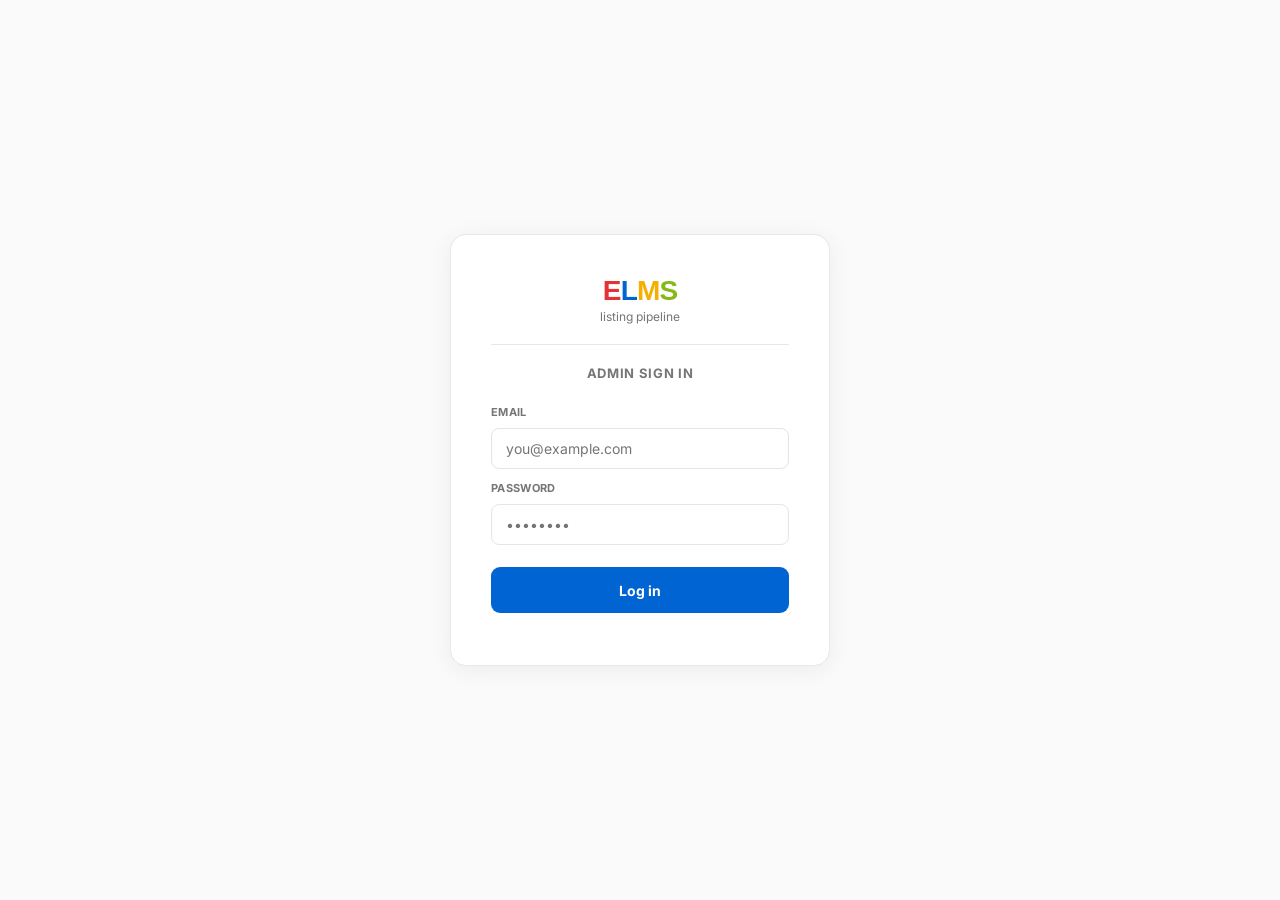
==== admin.html @ 7b5f309c "Add files via upload" ====
<!DOCTYPE html>
<html lang="en">
<head>
<meta charset="UTF-8" />
<meta name="viewport" content="width=device-width, initial-scale=1.0" />
<title>ELMS Admin</title>
<link rel="preconnect" href="https://fonts.googleapis.com" />
<link rel="preconnect" href="https://fonts.gstatic.com" crossorigin />
<link href="https://fonts.googleapis.com/css2?family=Inter:wght@400;500;600;700;800&display=swap" rel="stylesheet" />
<style>
  :root {
    --ink: #1F1F1F;
    --paper: #FFFFFF;
    --paper-raised: #FAFAFA;
    --blue: #0064D2;
    --blue-dark: #004C9E;
    --green: #86B817;
    --green-dark: #6B9412;
    --red: #E53238;
    --grey: #767676;
    --grey-light: #E5E5E5;
    --line: #E8E8E8;
  }
  * { box-sizing: border-box; }
  html, body {
    margin: 0;
    padding: 0;
    background: var(--paper-raised);
    color: var(--ink);
    font-family: 'Inter', -apple-system, BlinkMacSystemFont, sans-serif;
  }
  .admin-login-page {
    min-height: 100vh;
    display: flex;
    align-items: center;
    justify-content: center;
    padding: 20px;
    animation: fadeIn 0.25s ease;
  }
  @keyframes fadeIn {
    from { opacity: 0; }
    to { opacity: 1; }
  }
  .admin-login-card {
    background: #fff;
    border: 1px solid var(--line);
    border-radius: 16px;
    padding: 40px;
    width: 100%;
    max-width: 380px;
    box-shadow: 0 4px 24px rgba(0,0,0,0.06);
  }
  .admin-brand {
    text-align: center;
    margin-bottom: 8px;
  }
  .admin-brand .mark {
    font-family: 'Trebuchet MS', 'Verdana', sans-serif;
    font-weight: 900;
    font-size: 28px;
    letter-spacing: -0.03em;
  }
  .admin-brand .tag {
    display: block;
    font-size: 12px;
    color: var(--grey);
    margin-top: 2px;
  }
  .admin-title {
    text-align: center;
    font-size: 13px;
    font-weight: 700;
    color: var(--grey);
    text-transform: uppercase;
    letter-spacing: 0.05em;
    margin: 20px 0 24px;
    padding-top: 20px;
    border-top: 1px solid var(--line);
  }
  .edit-label {
    display: block;
    font-size: 11px;
    font-weight: 700;
    color: var(--grey);
    text-transform: uppercase;
    letter-spacing: 0.03em;
    margin-bottom: 4px;
  }
  .admin-input {
    width: 100%;
    padding: 11px 14px;
    border: 1.5px solid var(--grey-light);
    border-radius: 8px;
    font-size: 14px;
    font-family: inherit;
    margin-top: 5px;
    transition: border-color 0.15s;
  }
  .admin-input:focus {
    outline: none;
    border-color: var(--blue);
  }
  .admin-submit-btn {
    width: 100%;
    margin-top: 22px;
    height: 46px;
    background: var(--blue);
    color: #fff;
    border: none;
    border-radius: 9px;
    font-size: 14px;
    font-weight: 700;
    font-family: inherit;
    cursor: pointer;
    transition: background 0.15s, transform 0.1s;
  }
  .admin-submit-btn:hover { background: var(--blue-dark); }
  .admin-submit-btn:active { transform: scale(0.98); }
  .admin-submit-btn:disabled { background: var(--grey-light); cursor: not-allowed; }
  .admin-status {
    margin-top: 12px;
    font-size: 13px;
    text-align: center;
  }
  .admin-status.error { color: var(--red); }
  .admin-status.success { color: var(--green-dark); }
</style>
</head>
<body>

<div class="admin-login-page">
  <div class="admin-login-card">
    <div class="admin-brand">
      <span class="mark"><span style="color:#E53238;">E</span><span style="color:#0064D2;">L</span><span style="color:#F5AF02;">M</span><span style="color:#86B817;">S</span></span>
      <span class="tag">listing pipeline</span>
    </div>
    <div class="admin-title">Admin sign in</div>

    <label class="edit-label">Email</label>
    <input type="email" class="admin-input" id="adminEmail" placeholder="you@example.com" />
    <label class="edit-label" style="margin-top:12px;">Password</label>
    <input type="password" class="admin-input" id="adminPassword" placeholder="••••••••" />
    <button class="admin-submit-btn" id="adminLoginBtn">Log in</button>
    <div id="adminLoginStatus" class="admin-status"></div>
  </div>
</div>

<script>
  const API_BASE = 'https://elms-backend-1-tr5h.onrender.com';

  async function attemptAdminLogin() {
    const btn = document.getElementById('adminLoginBtn');
    const statusEl = document.getElementById('adminLoginStatus');
    const email = document.getElementById('adminEmail').value.trim();
    const password = document.getElementById('adminPassword').value;

    if (!email || !password) {
      statusEl.className = 'admin-status error';
      statusEl.textContent = 'Please enter your email and password.';
      return;
    }

    btn.disabled = true;
    statusEl.className = 'admin-status';
    statusEl.textContent = 'Logging in\u2026';

    try {
      const res = await fetch(`${API_BASE}/api/auth/admin-login`, {
        method: 'POST',
        headers: { 'Content-Type': 'application/json' },
        body: JSON.stringify({ email, password }),
      });
      const data = await res.json();

      if (!res.ok || !data.success) {
        statusEl.className = 'admin-status error';
        statusEl.textContent = data.error || 'Could not log in.';
        btn.disabled = false;
        return;
      }

      // Store the session the same way the main app does, so navigating to
      // the main app afterwards (e.g. from the Admin Panel) stays logged in.
      localStorage.setItem('elmsSessionToken', data.sessionToken);
      statusEl.className = 'admin-status success';
      statusEl.textContent = 'Welcome back! Redirecting\u2026';

      // Redirect into the main app, straight to the Admin Panel page.
      window.location.href = './?goToAdminPanel=true';
    } catch (err) {
      statusEl.className = 'admin-status error';
      statusEl.textContent = 'Could not connect to the server: ' + err.message;
      btn.disabled = false;
    }
  }

  document.getElementById('adminLoginBtn').addEventListener('click', attemptAdminLogin);
  document.getElementById('adminPassword').addEventListener('keydown', (e) => {
    if (e.key === 'Enter') attemptAdminLogin();
  });
</script>

</body>
</html>
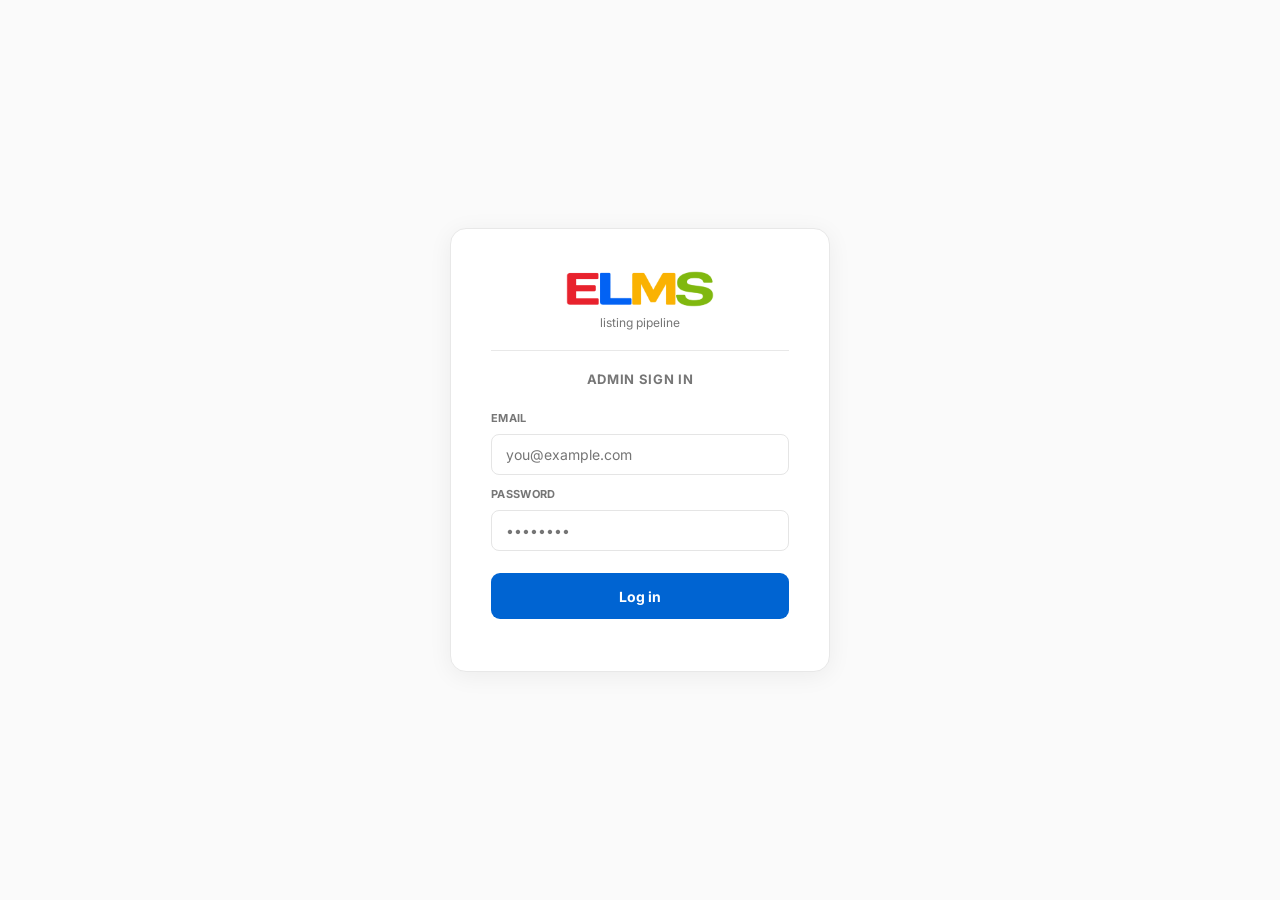
==== commit e5a6ee09: "New ELMS logo everywhere: favicon set, nav/footer/sidebar/login/admin/policy pages; the "Made for ev" ====
--- a/admin.html
+++ b/admin.html
@@ -4,6 +4,10 @@
 <meta charset="UTF-8" />
 <meta name="viewport" content="width=device-width, initial-scale=1.0" />
 <title>ELMS Admin</title>
+<link rel="icon" href="/favicon.ico" sizes="any" />
+<link rel="icon" type="image/png" sizes="32x32" href="/favicon-32.png" />
+<link rel="icon" type="image/png" sizes="192x192" href="/favicon-192.png" />
+<link rel="apple-touch-icon" href="/apple-touch-icon.png" />
 <link rel="preconnect" href="https://fonts.googleapis.com" />
 <link rel="preconnect" href="https://fonts.gstatic.com" crossorigin />
 <link href="https://fonts.googleapis.com/css2?family=Inter:wght@400;500;600;700;800&display=swap" rel="stylesheet" />
@@ -54,12 +58,7 @@
     text-align: center;
     margin-bottom: 8px;
   }
-  .admin-brand .mark {
-    font-family: 'Trebuchet MS', 'Verdana', sans-serif;
-    font-weight: 900;
-    font-size: 28px;
-    letter-spacing: -0.03em;
-  }
+  .admin-brand .logo-img { display: block; height: 40px; width: auto; margin: 0 auto 6px; }
   .admin-brand .tag {
     display: block;
     font-size: 12px;
@@ -131,7 +130,7 @@
 <div class="admin-login-page">
   <div class="admin-login-card">
     <div class="admin-brand">
-      <span class="mark"><span style="color:#E53238;">E</span><span style="color:#0064D2;">L</span><span style="color:#F5AF02;">M</span><span style="color:#86B817;">S</span></span>
+      <img class="logo-img" src="/logo-wordmark.png" alt="ELMS" height="40">
       <span class="tag">listing pipeline</span>
     </div>
     <div class="admin-title">Admin sign in</div>
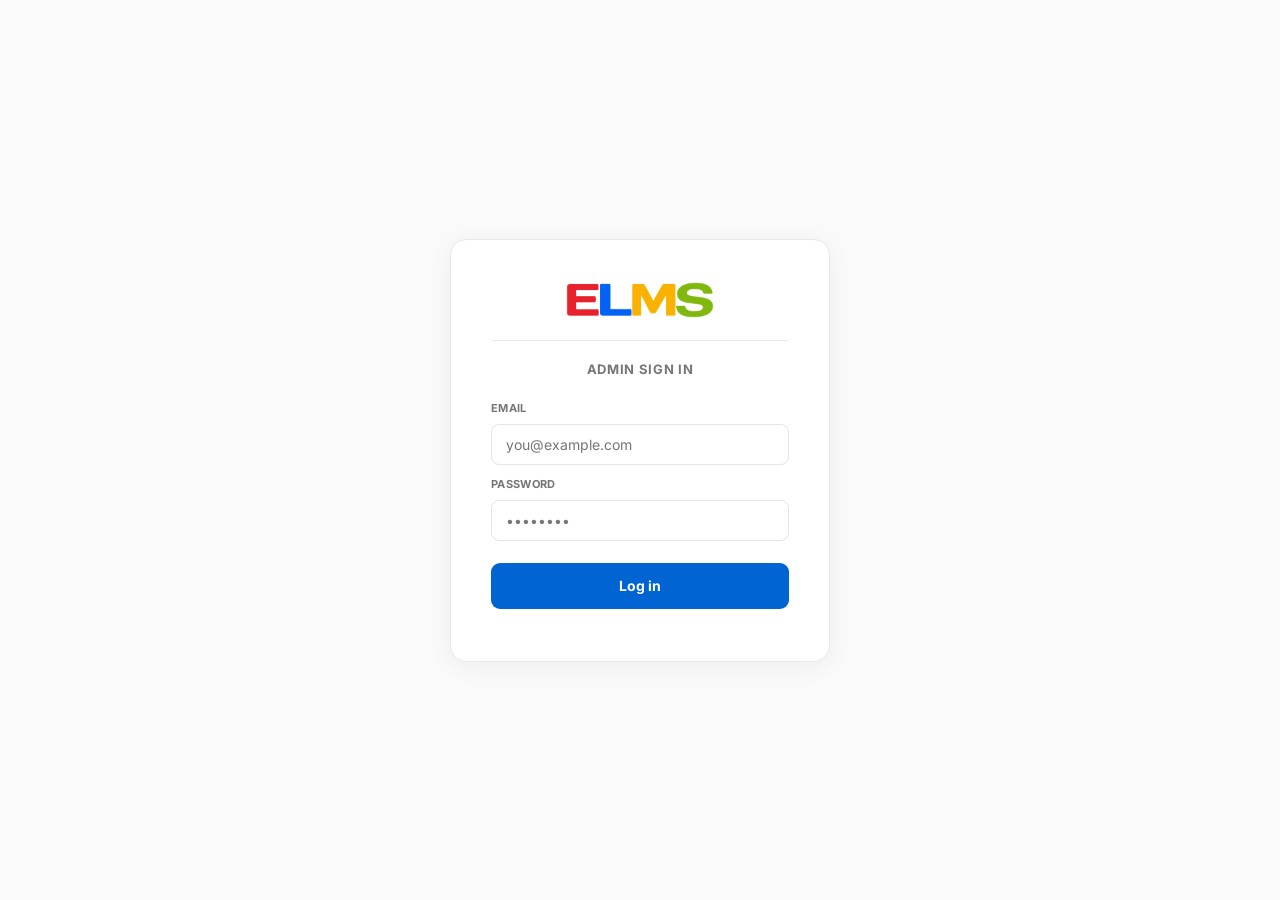
==== commit 5fc9ab03: "Review follow-ups: packs described only as delivered, licence limited to content, two eBay daily-cal" ====
--- a/admin.html
+++ b/admin.html
@@ -1,16 +1,28 @@
 <!DOCTYPE html>
 <html lang="en">
 <head>
+<style id="antiClickjack">html{display:none !important}</style>
+<script>
+  // Clickjacking guard: this page must not be shown inside another site's frame (someone could then trick a signed-in person into
+  // clicking "buy", "delete" or "approve" on it). It stays hidden until it knows it is the top window; inside a frame it tries to
+  // break out and otherwise stays hidden.
+  (function () {
+    if (window.top === window.self) { var s = document.getElementById('antiClickjack'); if (s && s.parentNode) s.parentNode.removeChild(s); }
+    else { try { window.top.location = window.self.location.href; } catch (e) { /* a sandboxed frame cannot move the top window: the page stays hidden */ } }
+  })();
+</script>
 <meta charset="UTF-8" />
 <meta name="viewport" content="width=device-width, initial-scale=1.0" />
+<meta name="robots" content="noindex, nofollow" />
 <title>ELMS Admin</title>
-<link rel="icon" href="/favicon.ico" sizes="any" />
-<link rel="icon" type="image/png" sizes="32x32" href="/favicon-32.png" />
-<link rel="icon" type="image/png" sizes="192x192" href="/favicon-192.png" />
-<link rel="apple-touch-icon" href="/apple-touch-icon.png" />
-<link rel="preconnect" href="https://fonts.googleapis.com" />
-<link rel="preconnect" href="https://fonts.gstatic.com" crossorigin />
-<link href="https://fonts.googleapis.com/css2?family=Inter:wght@400;500;600;700;800&display=swap" rel="stylesheet" />
+<link rel="icon" href="/favicon.ico?v=2" sizes="any" />
+<link rel="icon" type="image/png" sizes="32x32" href="/favicon-32.png?v=2" />
+<link rel="icon" type="image/png" sizes="192x192" href="/favicon-192.png?v=2" />
+<link rel="apple-touch-icon" href="/apple-touch-icon.png?v=2" />
+<style>
+  @font-face{font-family:"Inter";font-style:normal;font-weight:100 900;font-display:swap;src:url(/fonts/inter-latin-ext.woff2) format("woff2");unicode-range:U+0100-02BA,U+02BD-02C5,U+02C7-02CC,U+02CE-02D7,U+02DD-02FF,U+0304,U+0308,U+0329,U+1D00-1DBF,U+1E00-1E9F,U+1EF2-1EFF,U+2020,U+20A0-20AB,U+20AD-20C4,U+2113,U+2C60-2C7F,U+A720-A7FF}
+  @font-face{font-family:"Inter";font-style:normal;font-weight:100 900;font-display:swap;src:url(/fonts/inter-latin.woff2) format("woff2");unicode-range:U+0000-00FF,U+0131,U+0152-0153,U+02BB-02BC,U+02C6,U+02DA,U+02DC,U+0304,U+0308,U+0329,U+2000-206F,U+20AC,U+2122,U+2191,U+2193,U+2212,U+2215,U+FEFF,U+FFFD}
+</style>
 <style>
   :root {
     --ink: #1F1F1F;
@@ -131,7 +143,6 @@
   <div class="admin-login-card">
     <div class="admin-brand">
       <img class="logo-img" src="/logo-wordmark.png" alt="ELMS" height="40">
-      <span class="tag">listing pipeline</span>
     </div>
     <div class="admin-title">Admin sign in</div>
 
